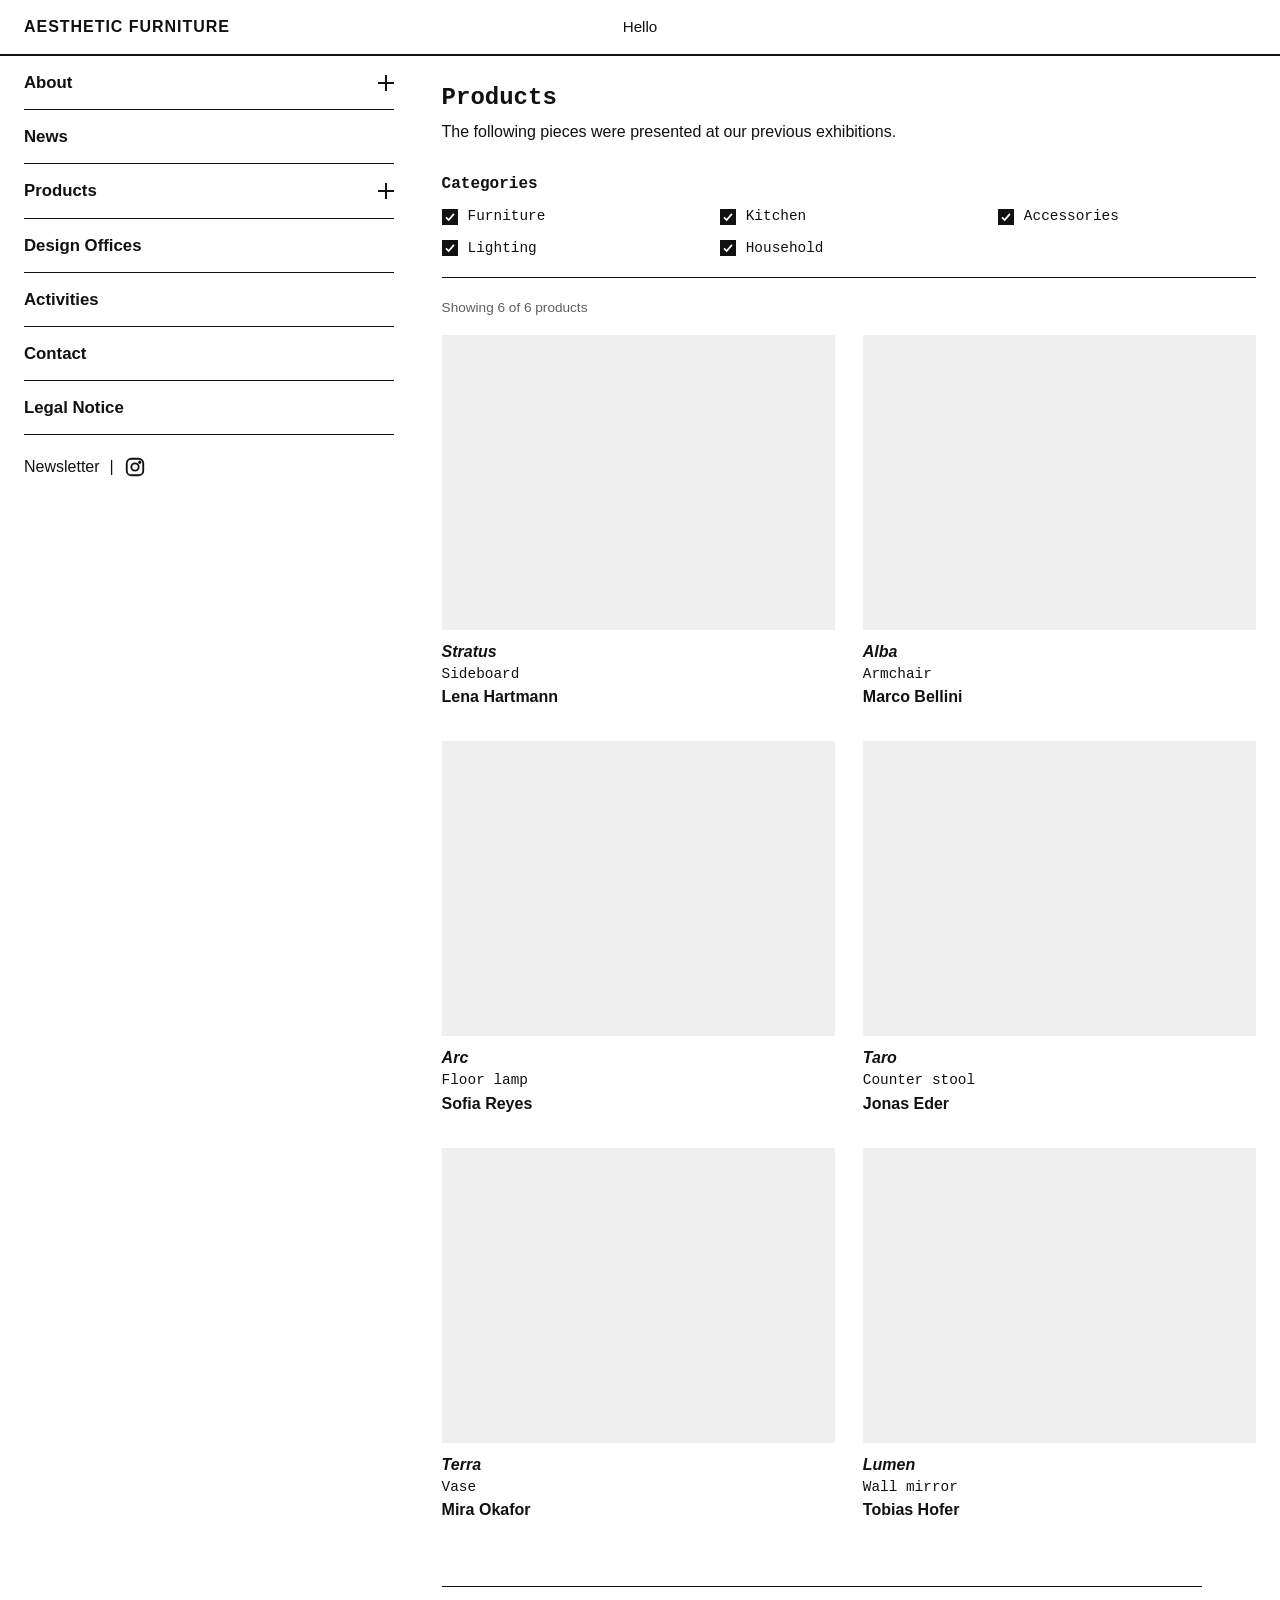
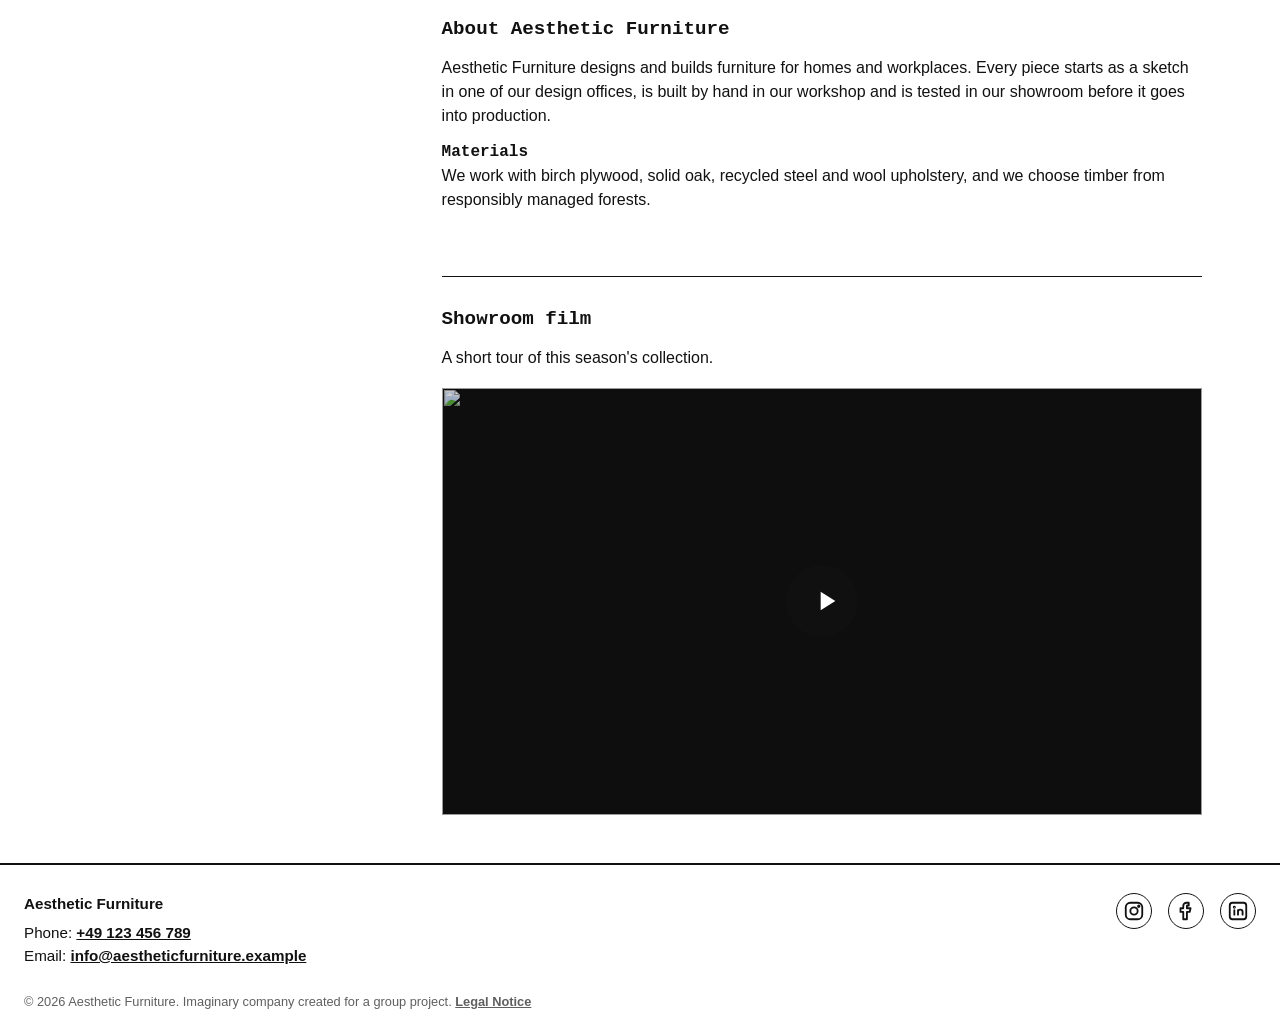
==== index.html @ 97bc83c5 "Add files via upload" ====
<!DOCTYPE html>
<html lang="en">
<head>
  <meta charset="UTF-8">
  <meta name="viewport" content="width=device-width, initial-scale=1.0">
  <title>Products – Aesthetic Furniture</title>
  <link rel="stylesheet" href="style.css">
  <script src="script.js" defer></script>
</head>
<body>

  <header class="site-header">
    <button class="menu-toggle" id="menuToggle" type="button" aria-label="Open menu" aria-controls="sidebarMenu" aria-expanded="false">
      <span class="icon-open" aria-hidden="true">☰</span><span class="icon-close" aria-hidden="true">✕</span>
    </button>
    <a class="logo" href="index.html">AESTHETIC FURNITURE</a>
    <span class="greeting">Hello</span>
  </header>

  <div class="layout">

    <aside class="sidebar" id="sidebarMenu">
      <nav class="nav" aria-label="Main">

        <div class="nav-group">
          <button class="nav-item nav-toggle" type="button" aria-expanded="false" aria-controls="sub-about">About<span class="plus" aria-hidden="true"></span></button>
          <ul class="subnav" id="sub-about" hidden>
            <li><a href="index.html#about">Our story</a></li>
            <li><a href="index.html#materials">Materials</a></li>
            <li><a href="index.html#showroom">Showroom film</a></li>
          </ul>
        </div>

        <a class="nav-item" href="news.html">News</a>

        <div class="nav-group">
          <button class="nav-item nav-toggle active" type="button" aria-expanded="false" aria-controls="sub-products">Products<span class="plus" aria-hidden="true"></span></button>
          <ul class="subnav" id="sub-products" hidden>
            <li><a href="index.html#products">All products</a></li>
            <li><a href="index.html?category=furniture#products">Furniture</a></li>
            <li><a href="index.html?category=lighting#products">Lighting</a></li>
            <li><a href="index.html?category=kitchen#products">Kitchen</a></li>
            <li><a href="index.html?category=household#products">Household</a></li>
            <li><a href="index.html?category=accessories#products">Accessories</a></li>
          </ul>
        </div>

        <a class="nav-item" href="design-offices.html">Design Offices</a>
        <a class="nav-item" href="activities.html">Activities</a>
        <a class="nav-item" href="contact.html">Contact</a>
        <a class="nav-item" href="legal-notice.html">Legal Notice</a>
      </nav>

      <p class="sidebar-extra">
        <a href="contact.html#newsletter">Newsletter</a>
        <span aria-hidden="true">|</span>
        <a href="https://instagram.com" target="_blank" rel="noopener" aria-label="Instagram"><svg viewBox="0 0 24 24" width="22" height="22" fill="none" stroke="currentColor" stroke-width="2" stroke-linecap="round" stroke-linejoin="round" aria-hidden="true"><rect x="3" y="3" width="18" height="18" rx="5"/><circle cx="12" cy="12" r="4"/><circle cx="17.2" cy="6.8" r=".8" fill="currentColor"/></svg></a>
      </p>
    </aside>

    <main class="main" id="main">
      <section id="products" aria-labelledby="products-title">
        <h1 id="products-title">Products</h1>
        <p class="subtitle">The following pieces were presented at our previous exhibitions.</p>

        <fieldset class="filter" id="categoryFilter">
          <legend>Categories</legend>
          <div class="filter-grid">
            <label><input type="checkbox" value="furniture" checked> Furniture</label>
            <label><input type="checkbox" value="kitchen" checked> Kitchen</label>
            <label><input type="checkbox" value="accessories" checked> Accessories</label>
            <label><input type="checkbox" value="lighting" checked> Lighting</label>
            <label><input type="checkbox" value="household" checked> Household</label>
          </div>
        </fieldset>

        <p class="result-count" id="resultCount" aria-live="polite"></p>

        <div class="grid" id="productGrid">
        <article class="card" data-category="furniture">
          <div class="media"><img src="images/sideboard.svg" alt="Birch plywood sideboard with sliding doors" width="800" height="600" loading="lazy"></div>
          <div class="card-info">
            <h3>Stratus</h3>
            <p class="card-type">Sideboard</p>
            <p class="card-designer">Lena Hartmann</p>
          </div>
        </article>
        <article class="card" data-category="furniture">
          <div class="media"><img src="images/armchair.svg" alt="Coral upholstered armchair with black legs" width="800" height="600" loading="lazy"></div>
          <div class="card-info">
            <h3>Alba</h3>
            <p class="card-type">Armchair</p>
            <p class="card-designer">Marco Bellini</p>
          </div>
        </article>
        <article class="card" data-category="lighting">
          <div class="media"><img src="images/floor-lamp.svg" alt="Brass arc floor lamp" width="800" height="600" loading="lazy"></div>
          <div class="card-info">
            <h3>Arc</h3>
            <p class="card-type">Floor lamp</p>
            <p class="card-designer">Sofia Reyes</p>
          </div>
        </article>
        <article class="card" data-category="kitchen">
          <div class="media"><img src="images/counter-stool.svg" alt="Counter stool with sage green seat" width="800" height="600" loading="lazy"></div>
          <div class="card-info">
            <h3>Taro</h3>
            <p class="card-type">Counter stool</p>
            <p class="card-designer">Jonas Eder</p>
          </div>
        </article>
        <article class="card" data-category="household">
          <div class="media"><img src="images/vase.svg" alt="Terracotta vase with dried branches" width="800" height="600" loading="lazy"></div>
          <div class="card-info">
            <h3>Terra</h3>
            <p class="card-type">Vase</p>
            <p class="card-designer">Mira Okafor</p>
          </div>
        </article>
        <article class="card" data-category="accessories">
          <div class="media"><img src="images/wall-mirror.svg" alt="Round wall mirror with oak frame" width="800" height="600" loading="lazy"></div>
          <div class="card-info">
            <h3>Lumen</h3>
            <p class="card-type">Wall mirror</p>
            <p class="card-designer">Tobias Hofer</p>
          </div>
        </article>
        </div>
        <p class="empty" id="emptyState" hidden>No products match. Select at least one category.</p>
      </section>

      <section id="about" class="block" aria-labelledby="about-title">
        <h2 id="about-title">About Aesthetic Furniture</h2>
        <p>Aesthetic Furniture designs and builds furniture for homes and workplaces. Every piece starts as a sketch in one of our design offices, is built by hand in our workshop and is tested in our showroom before it goes into production.</p>
        <h3 id="materials">Materials</h3>
        <p>We work with birch plywood, solid oak, recycled steel and wool upholstery, and we choose timber from responsibly managed forests.</p>
      </section>

      <section id="showroom" class="block" aria-labelledby="showroom-title">
        <h2 id="showroom-title">Showroom film</h2>
        <p>A short tour of this season's collection.</p>
        <button class="video-trigger" id="videoTrigger" type="button" aria-label="Play showroom film">
          <img src="images/video-poster.jpg" alt="" width="1280" height="720" loading="lazy">
          <span class="play-badge" aria-hidden="true"><svg viewBox="0 0 24 24" width="28" height="28" fill="currentColor"><path d="M8 5v14l11-7z"/></svg></span>
        </button>
      </section>
    </main>
  </div>

  <footer class="site-footer">
    <div class="footer-inner">
      <div>
        <p class="footer-title">Aesthetic Furniture</p>
        <p>Phone: <a href="tel:+49123456789">+49 123 456 789</a></p>
        <p>Email: <a href="mailto:info@aestheticfurniture.example">info@aestheticfurniture.example</a></p>
      </div>
      <ul class="social" aria-label="Social media">
        <li><a href="https://instagram.com" target="_blank" rel="noopener" aria-label="Instagram"><svg viewBox="0 0 24 24" width="22" height="22" fill="none" stroke="currentColor" stroke-width="2" stroke-linecap="round" stroke-linejoin="round" aria-hidden="true"><rect x="3" y="3" width="18" height="18" rx="5"/><circle cx="12" cy="12" r="4"/><circle cx="17.2" cy="6.8" r=".8" fill="currentColor"/></svg></a></li>
        <li><a href="https://facebook.com" target="_blank" rel="noopener" aria-label="Facebook"><svg viewBox="0 0 24 24" width="22" height="22" fill="none" stroke="currentColor" stroke-width="2" stroke-linecap="round" stroke-linejoin="round" aria-hidden="true"><path d="M15 3h-2.5A3.5 3.5 0 0 0 9 6.5V9H6v4h3v8h4v-8h3l1-4h-4V6.5c0-.3.2-.5.5-.5H15z"/></svg></a></li>
        <li><a href="https://linkedin.com" target="_blank" rel="noopener" aria-label="LinkedIn"><svg viewBox="0 0 24 24" width="22" height="22" fill="none" stroke="currentColor" stroke-width="2" stroke-linecap="round" stroke-linejoin="round" aria-hidden="true"><rect x="3" y="3" width="18" height="18" rx="3"/><line x1="8" y1="11" x2="8" y2="16"/><circle cx="8" cy="8" r=".6"/><path d="M12 16v-5m0 2a2.5 2.5 0 0 1 5 0v3"/></svg></a></li>
      </ul>
    </div>
    <p class="copyright">© 2026 Aesthetic Furniture. Imaginary company created for a group project. <a href="legal-notice.html">Legal Notice</a></p>
  </footer>

  <dialog class="video-modal" id="videoModal" aria-label="Showroom film">
    <button class="modal-close" id="modalClose" type="button" aria-label="Close video">✕</button>
    <video id="modalVideo" controls playsinline preload="none" poster="images/video-poster.jpg">
      <source src="showroom.mp4" type="video/mp4">
      Your browser does not support the video tag.
    </video>
  </dialog>

</body>
</html>
---- style.css ----
/* ---------- Tokens ---------- */
:root {
  --ink: #111;
  --paper: #fff;
  --muted: #5f5f5f;
  --soft: #efefef;
  --header-h: 56px;
  --mono: ui-monospace, "SFMono-Regular", Menlo, Consolas, "Liberation Mono", monospace;
  --sans: -apple-system, BlinkMacSystemFont, "Segoe UI", Roboto, Helvetica, Arial, sans-serif;
}

*, *::before, *::after { box-sizing: border-box; }
html { scroll-behavior: smooth; scroll-padding-top: calc(var(--header-h) + 16px); }
body { margin: 0; background: var(--paper); color: var(--ink); font-family: var(--sans); line-height: 1.5; }
body.no-scroll { overflow: hidden; }

img { display: block; max-width: 100%; height: auto; }
a { color: inherit; }
h1, h2, h3, p, ul { margin: 0; padding: 0; }
ul { list-style: none; }
button { font: inherit; color: inherit; }
:focus-visible { outline: 3px solid #2563eb; outline-offset: 2px; }
.visually-hidden { position: absolute; width: 1px; height: 1px; overflow: hidden; clip: rect(0 0 0 0); white-space: nowrap; }

/* ---------- Header ---------- */
.site-header {
  display: grid; grid-template-columns: 1fr auto 1fr; align-items: center;
  min-height: var(--header-h); padding: 0 24px;
  background: var(--paper); border-bottom: 2px solid var(--ink);
  position: sticky; top: 0; z-index: 90;
}
.logo { font-weight: 800; letter-spacing: .06em; text-decoration: none; }
.greeting { justify-self: end; font-size: .95rem; }
.menu-toggle { display: none; justify-self: start; background: none; border: 0; padding: 4px 6px; font-size: 1.6rem; line-height: 1; cursor: pointer; }
.menu-toggle .icon-close { display: none; }
.menu-toggle[aria-expanded="true"] .icon-open { display: none; }
.menu-toggle[aria-expanded="true"] .icon-close { display: inline; }

/* ---------- Layout ---------- */
.layout {
  display: grid; grid-template-columns: minmax(240px, 30%) 1fr; gap: 48px;
  padding: 0 24px; max-width: 1400px; margin: 0 auto;
}
.sidebar { align-self: start; position: sticky; top: var(--header-h); padding: 0 0 32px; }
.main { min-width: 0; padding: 24px 0 48px; }

/* ---------- Navigation ---------- */
.nav-item {
  display: flex; justify-content: space-between; align-items: center; width: 100%;
  padding: 14px 0; background: none; border: 0; border-bottom: 1px solid var(--ink);
  font-size: 1.05rem; font-weight: 600; text-align: left; text-decoration: none; cursor: pointer;
}
.nav-item.active { font-weight: 800; }
.nav-item:hover { text-decoration: underline; text-underline-offset: 4px; }

.plus { position: relative; width: 16px; height: 16px; flex: none; }
.plus::before, .plus::after { content: ""; position: absolute; background: var(--ink); }
.plus::before { left: 0; right: 0; top: 7px; height: 2px; }
.plus::after  { top: 0; bottom: 0; left: 7px; width: 2px; transition: transform .2s ease; }
.nav-toggle[aria-expanded="true"] .plus::after { transform: scaleY(0); }

.subnav { padding: 6px 0 10px 16px; border-bottom: 1px solid var(--ink); }
.subnav[hidden] { display: none; }
.subnav a { display: block; padding: 6px 0; text-decoration: none; }
.subnav a:hover { text-decoration: underline; text-underline-offset: 3px; }

.sidebar-extra { display: flex; align-items: center; gap: 10px; margin-top: 20px; }
.sidebar-extra a { display: inline-flex; text-decoration: none; }

/* ---------- Page content ---------- */
h1 { font-family: var(--mono); font-size: 1.5rem; margin-bottom: 4px; }
.subtitle { max-width: 60ch; margin-bottom: 28px; }
h2 { font-family: var(--mono); font-size: 1.2rem; margin-bottom: 12px; }
h3 { font-size: 1rem; }

.filter { margin: 0 0 20px; padding: 0 0 18px; border: 0; border-bottom: 1px solid var(--ink); }
.filter legend { padding: 0; margin-bottom: 10px; font-family: var(--mono); font-weight: 700; }
.filter-grid { display: grid; grid-template-columns: repeat(3, 1fr); gap: 10px 20px; font-family: var(--mono); font-size: .9rem; }
.filter-grid label { display: flex; align-items: center; gap: 10px; cursor: pointer; }
.filter-grid input {
  appearance: none; width: 16px; height: 16px; margin: 0; flex: none;
  border: 1.5px solid var(--ink); background: var(--paper); cursor: pointer;
}
.filter-grid input:checked { background: var(--ink) url("data:image/svg+xml,%3Csvg xmlns='http://www.w3.org/2000/svg' viewBox='0 0 16 16'%3E%3Cpath d='M3.5 8.5l3 3 6-7' fill='none' stroke='%23fff' stroke-width='2'/%3E%3C/svg%3E") center / 100% no-repeat; }

.result-count { font-size: .85rem; color: var(--muted); margin-bottom: 16px; }

.grid { display: grid; grid-template-columns: repeat(auto-fill, minmax(270px, 1fr)); gap: 32px 28px; }
.card[hidden] { display: none; }
.media { background: var(--soft); aspect-ratio: 4 / 3; overflow: hidden; }
.media img { width: 100%; height: 100%; object-fit: cover; }
.card-info { margin-top: 10px; }
.card-info h3 { font-style: italic; font-weight: 800; }
.card-type { font-family: var(--mono); font-size: .9rem; }
.card-designer { font-weight: 700; }
.empty { padding: 24px 0; color: var(--muted); }

.block { margin-top: 64px; padding-top: 28px; border-top: 1px solid var(--ink); max-width: 760px; }
.block p + p, .block h3 { margin-top: 12px; }
.block h3 { font-family: var(--mono); font-size: 1rem; }

/* ---------- Video ---------- */
.video-trigger {
  position: relative; display: block; width: 100%; margin-top: 18px; padding: 0;
  aspect-ratio: 16 / 9; border: 0; background: #111; cursor: pointer; overflow: hidden;
}
.video-trigger img { width: 100%; height: 100%; object-fit: cover; }
.play-badge {
  position: absolute; inset: 0; display: flex; align-items: center; justify-content: center;
  background: rgba(0,0,0,.2); color: #fff; transition: background .2s ease;
}
.play-badge svg { width: 72px; height: 72px; padding: 20px 16px 20px 24px; border-radius: 50%; background: rgba(17,17,17,.85); }
.video-trigger:hover .play-badge, .video-trigger:focus-visible .play-badge { background: rgba(0,0,0,.4); }

.video-modal { width: min(92vw, 960px); padding: 0; border: 0; background: #000; overflow: visible; }
.video-modal::backdrop { background: rgba(0,0,0,.85); }
.video-modal video { display: block; width: 100%; aspect-ratio: 16 / 9; background: #000; }
.modal-close { position: absolute; top: -44px; right: 0; padding: 4px 8px; background: none; border: 0; color: #fff; font-size: 1.75rem; line-height: 1; cursor: pointer; }

/* ---------- Forms ---------- */
.form { display: flex; flex-direction: column; gap: 16px; max-width: 600px; }
.form label { display: flex; flex-direction: column; gap: 6px; font-weight: 600; font-size: .9rem; }
.form input, .form select, .form textarea, .inline-form input {
  width: 100%; padding: 10px 12px; border: 1px solid var(--ink); border-radius: 0;
  font: inherit; font-weight: 400; background: var(--paper); color: var(--ink);
}
.form textarea { resize: vertical; }
[aria-invalid="true"] { border-color: #b91c1c !important; box-shadow: 0 0 0 1px #b91c1c; }
.inline-form { display: flex; gap: 12px; max-width: 520px; margin-top: 14px; }
.btn { padding: 11px 22px; background: var(--ink); color: #fff; border: 0; font-weight: 700; cursor: pointer; white-space: nowrap; }
.btn:hover { background: #333; }
.form .btn { align-self: flex-start; }
.form-status { min-height: 1.5em; margin-top: 8px; font-size: .9rem; }
.form-status.error { color: #b91c1c; }
.form-status.ok { color: #166534; }

/* ---------- Footer ---------- */
.site-footer { border-top: 2px solid var(--ink); padding: 28px 24px 24px; font-size: .95rem; }
.footer-inner { display: flex; justify-content: space-between; align-items: flex-start; gap: 24px; flex-wrap: wrap; max-width: 1400px; margin: 0 auto; }
.footer-title { font-weight: 800; margin-bottom: 6px; }
.site-footer a { font-weight: 600; }
.social { display: flex; gap: 16px; }
.social a { display: inline-flex; padding: 6px; border: 1px solid var(--ink); border-radius: 50%; text-decoration: none; }
.social a:hover { background: var(--ink); color: #fff; }
.copyright { max-width: 1400px; margin: 24px auto 0; font-size: .8rem; color: var(--muted); }

/* ---------- Mobile ---------- */
@media (max-width: 767px) {
  .site-header { padding: 0 16px; }
  .menu-toggle { display: block; }

  .layout { display: block; padding: 0 16px; }
  .sidebar {
    position: fixed; inset: var(--header-h) 0 0 0; z-index: 80;
    padding: 12px 16px 32px; overflow-y: auto; background: var(--paper);
    transform: translateX(-100%); visibility: hidden;
    transition: transform .25s ease, visibility 0s linear .25s;
  }
  .sidebar.open { transform: none; visibility: visible; transition: transform .25s ease; }
  .nav-item { font-size: 1.1rem; }

  .filter-grid { grid-template-columns: repeat(2, 1fr); }
  .grid { grid-template-columns: repeat(2, 1fr); gap: 24px 14px; }
  .card-info, .card-type { font-size: .85rem; }
  .inline-form { flex-direction: column; }
  .footer-inner { flex-direction: column; }
}

@media (prefers-reduced-motion: reduce) {
  html { scroll-behavior: auto; }
  .sidebar, .sidebar.open, .plus::after, .play-badge { transition: none; }
}

/* ---------- Extra pages: logo, news, offices, activities, legal ---------- */
.copyright a { color: inherit; }

.news-list { display: flex; flex-direction: column; gap: 40px; max-width: 900px; }
.news-item { display: grid; grid-template-columns: minmax(180px, 280px) 1fr; gap: 28px; padding-top: 28px; border-top: 1px solid var(--ink); }
.news-media { background: var(--soft); aspect-ratio: 4 / 3; overflow: hidden; align-self: start; }
.news-media img { width: 100%; height: 100%; object-fit: cover; }
.news-date { font-family: var(--mono); font-size: .85rem; color: var(--muted); }
.news-text h2 { margin: 4px 0 8px; font-size: 1.15rem; }

.office-grid { display: grid; grid-template-columns: repeat(auto-fill, minmax(260px, 1fr)); gap: 0 32px; max-width: 900px; }
.office { padding: 22px 0 24px; border-top: 1px solid var(--ink); }
.office h2 { margin-bottom: 2px; }
.office-tag { font-size: .9rem; color: var(--muted); margin-bottom: 10px; }
.office address { font-style: normal; margin-bottom: 10px; }
.office-hours { margin-top: 10px; font-size: .9rem; color: var(--muted); }
.note { max-width: 70ch; margin-top: 24px; padding: 12px 14px; background: var(--soft); font-size: .9rem; }

.event-list { max-width: 900px; }
.event { display: grid; grid-template-columns: 110px 1fr; gap: 24px; padding: 24px 0; border-top: 1px solid var(--ink); }
.event:last-child { border-bottom: 1px solid var(--ink); }
.event-date { font-family: var(--mono); font-size: .9rem; }
.event-day { display: block; font-size: 2.2rem; font-weight: 700; line-height: 1; }
.event h2 { margin-bottom: 2px; font-size: 1.15rem; }
.event-meta { font-size: .9rem; color: var(--muted); margin-bottom: 8px; }
.event p a { font-weight: 700; }

.legal { max-width: 760px; }
.legal h2 { margin: 32px 0 10px; font-size: 1.05rem; }
.legal dl { display: grid; grid-template-columns: 180px 1fr; gap: 6px 20px; margin: 0; }
.legal dt { font-weight: 700; }
.legal dd { margin: 0; }

@media (max-width: 767px) {
  .logo { font-size: .85rem; letter-spacing: .03em; }
  .greeting { font-size: .9rem; }
  .news-item { grid-template-columns: 1fr; gap: 14px; }
  .event { grid-template-columns: 78px 1fr; gap: 16px; }
  .event-day { font-size: 1.8rem; }
  .legal dl { grid-template-columns: 1fr; gap: 2px; }
  .legal dd { margin-bottom: 10px; }
}
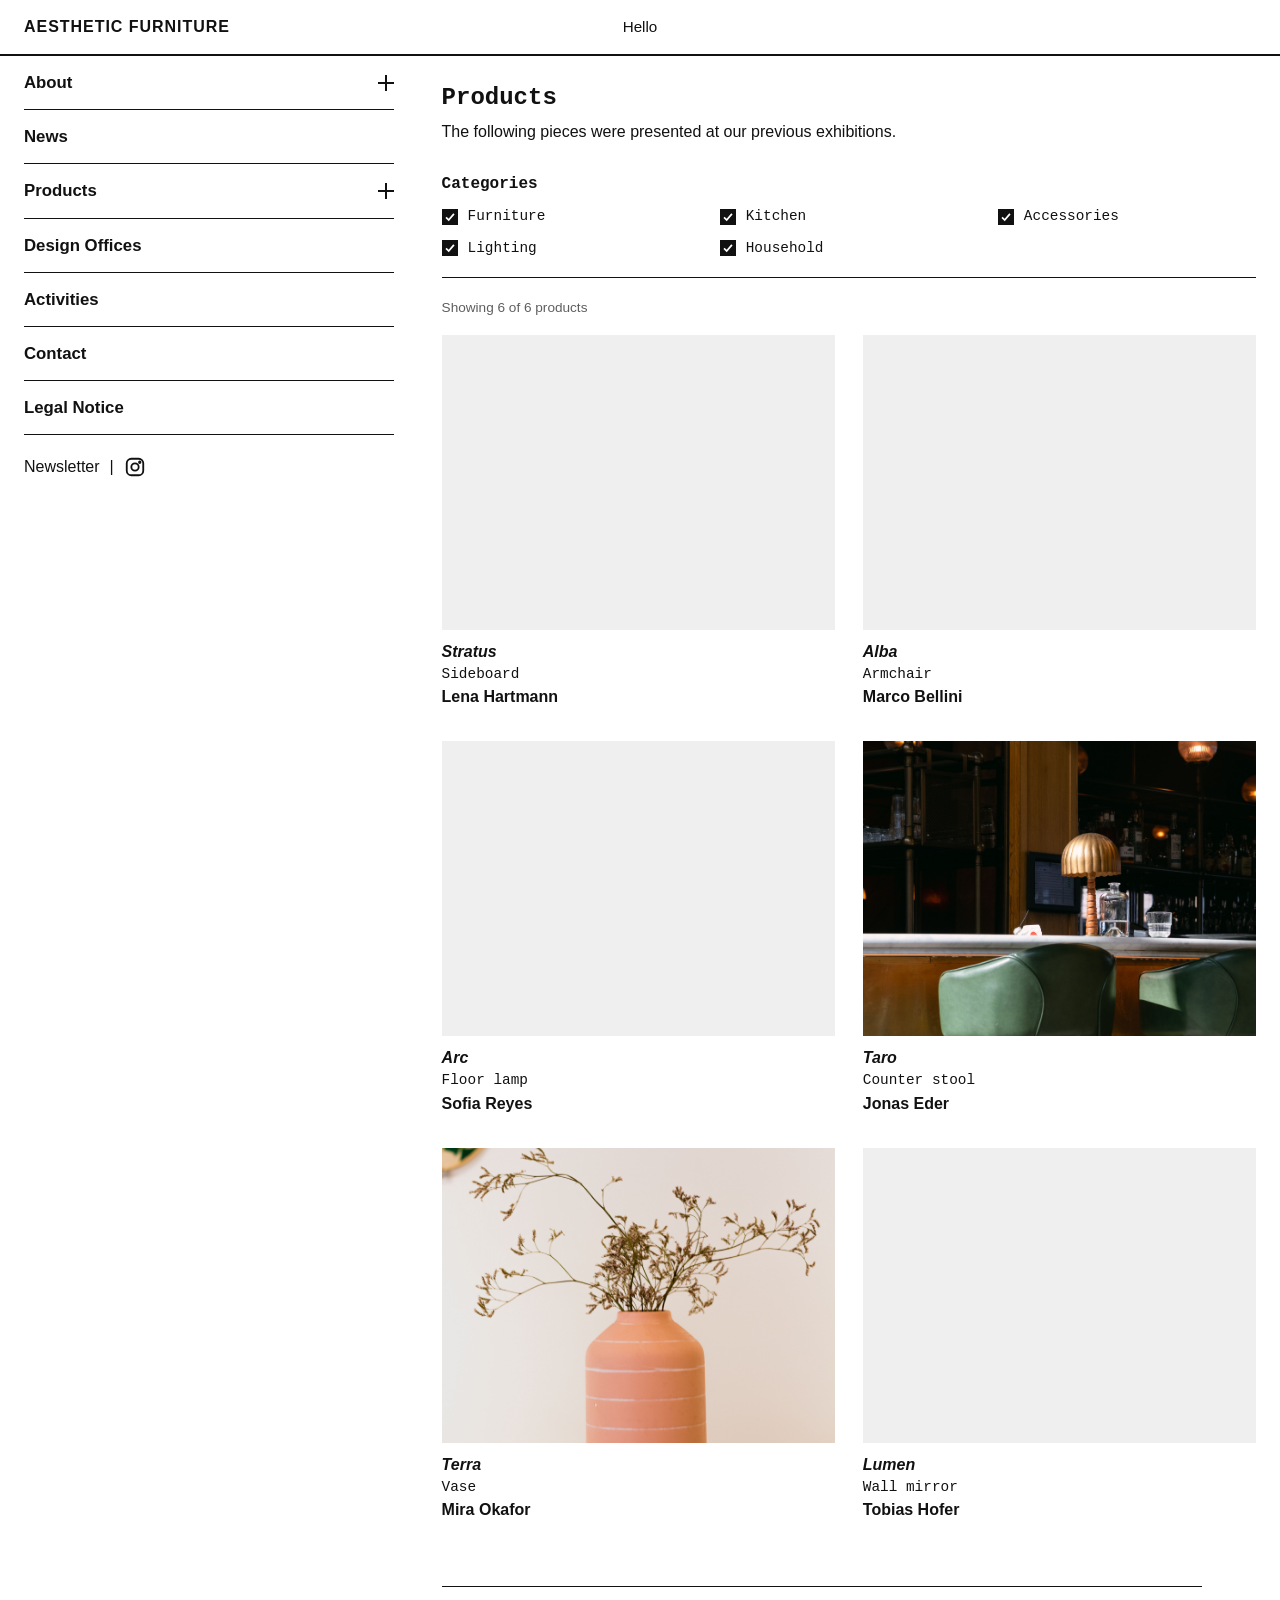
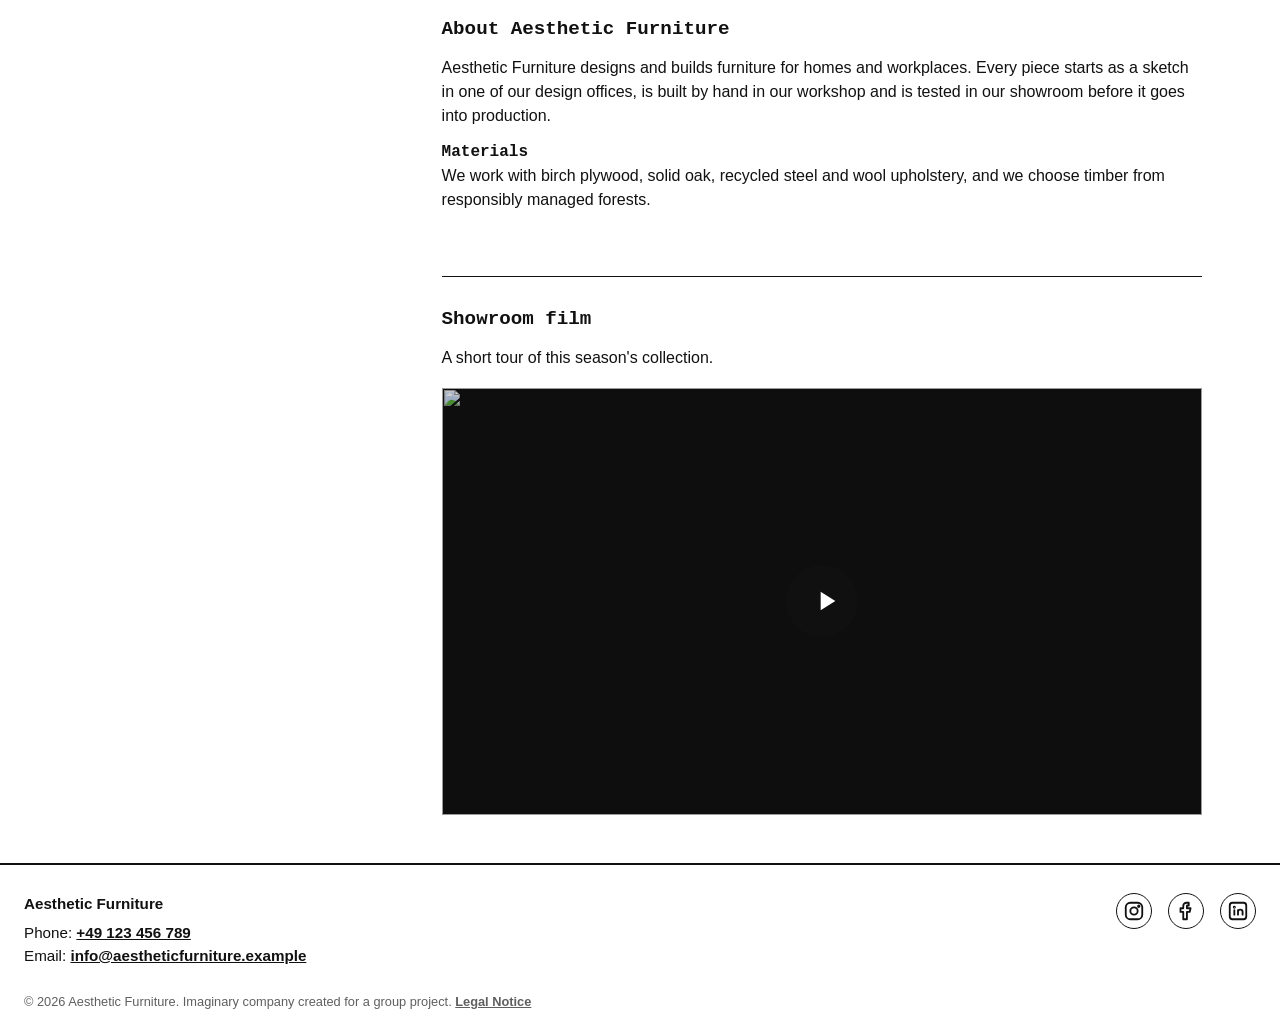
==== commit af04ee19: "Update index.html" ====
--- a/index.html
+++ b/index.html
@@ -78,7 +78,7 @@
 
         <div class="grid" id="productGrid">
         <article class="card" data-category="furniture">
-          <div class="media"><img src="images/sideboard.svg" alt="Birch plywood sideboard with sliding doors" width="800" height="600" loading="lazy"></div>
+          <div class="media"><img src="images/sideboard.jpg" alt="Birch plywood sideboard with sliding doors" width="500" height="300" loading="lazy"></div>
           <div class="card-info">
             <h3>Stratus</h3>
             <p class="card-type">Sideboard</p>
@@ -86,7 +86,7 @@
           </div>
         </article>
         <article class="card" data-category="furniture">
-          <div class="media"><img src="images/armchair.svg" alt="Coral upholstered armchair with black legs" width="800" height="600" loading="lazy"></div>
+          <div class="media"><img src="images/armchair.jpg" alt="Coral upholstered armchair with black legs" width="500" height="300" loading="lazy"></div>
           <div class="card-info">
             <h3>Alba</h3>
             <p class="card-type">Armchair</p>
@@ -94,7 +94,7 @@
           </div>
         </article>
         <article class="card" data-category="lighting">
-          <div class="media"><img src="images/floor-lamp.svg" alt="Brass arc floor lamp" width="800" height="600" loading="lazy"></div>
+          <div class="media"><img src="images/floor-lamp.jpg" alt="Brass arc floor lamp" width="500" height="300" loading="lazy"></div>
           <div class="card-info">
             <h3>Arc</h3>
             <p class="card-type">Floor lamp</p>
@@ -102,7 +102,7 @@
           </div>
         </article>
         <article class="card" data-category="kitchen">
-          <div class="media"><img src="images/counter-stool.svg" alt="Counter stool with sage green seat" width="800" height="600" loading="lazy"></div>
+          <div class="media"><img src="counter-stool.jpg" alt="Counter stool with sage green seat" width="500" height="300" loading="lazy"></div>
           <div class="card-info">
             <h3>Taro</h3>
             <p class="card-type">Counter stool</p>
@@ -110,7 +110,7 @@
           </div>
         </article>
         <article class="card" data-category="household">
-          <div class="media"><img src="images/vase.svg" alt="Terracotta vase with dried branches" width="800" height="600" loading="lazy"></div>
+          <div class="media"><img src="vase.jpg" alt="Terracotta vase with dried branches" width="500" height="300" loading="lazy"></div>
           <div class="card-info">
             <h3>Terra</h3>
             <p class="card-type">Vase</p>
@@ -118,7 +118,7 @@
           </div>
         </article>
         <article class="card" data-category="accessories">
-          <div class="media"><img src="images/wall-mirror.svg" alt="Round wall mirror with oak frame" width="800" height="600" loading="lazy"></div>
+          <div class="media"><img src="images/wall-mirror.jpg" alt="Round wall mirror with oak frame" width="500" height="300" loading="lazy"></div>
           <div class="card-info">
             <h3>Lumen</h3>
             <p class="card-type">Wall mirror</p>
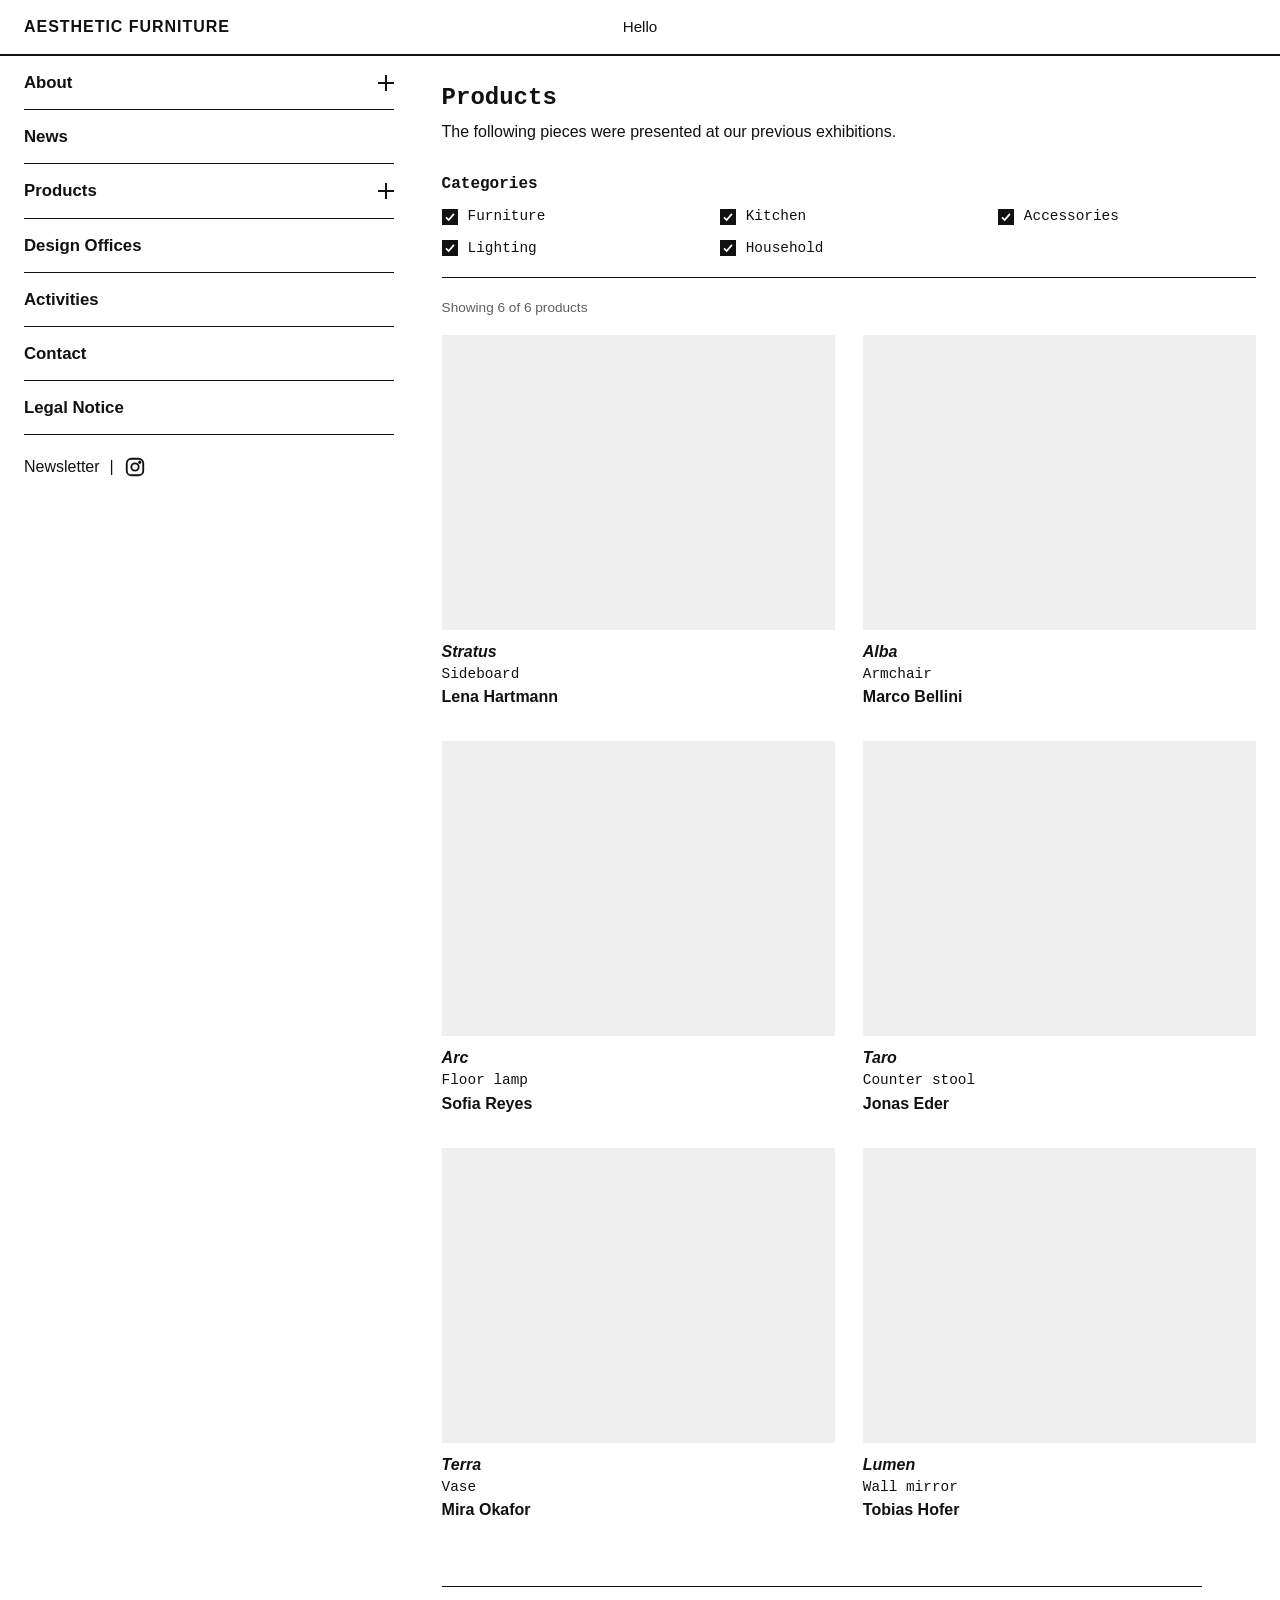
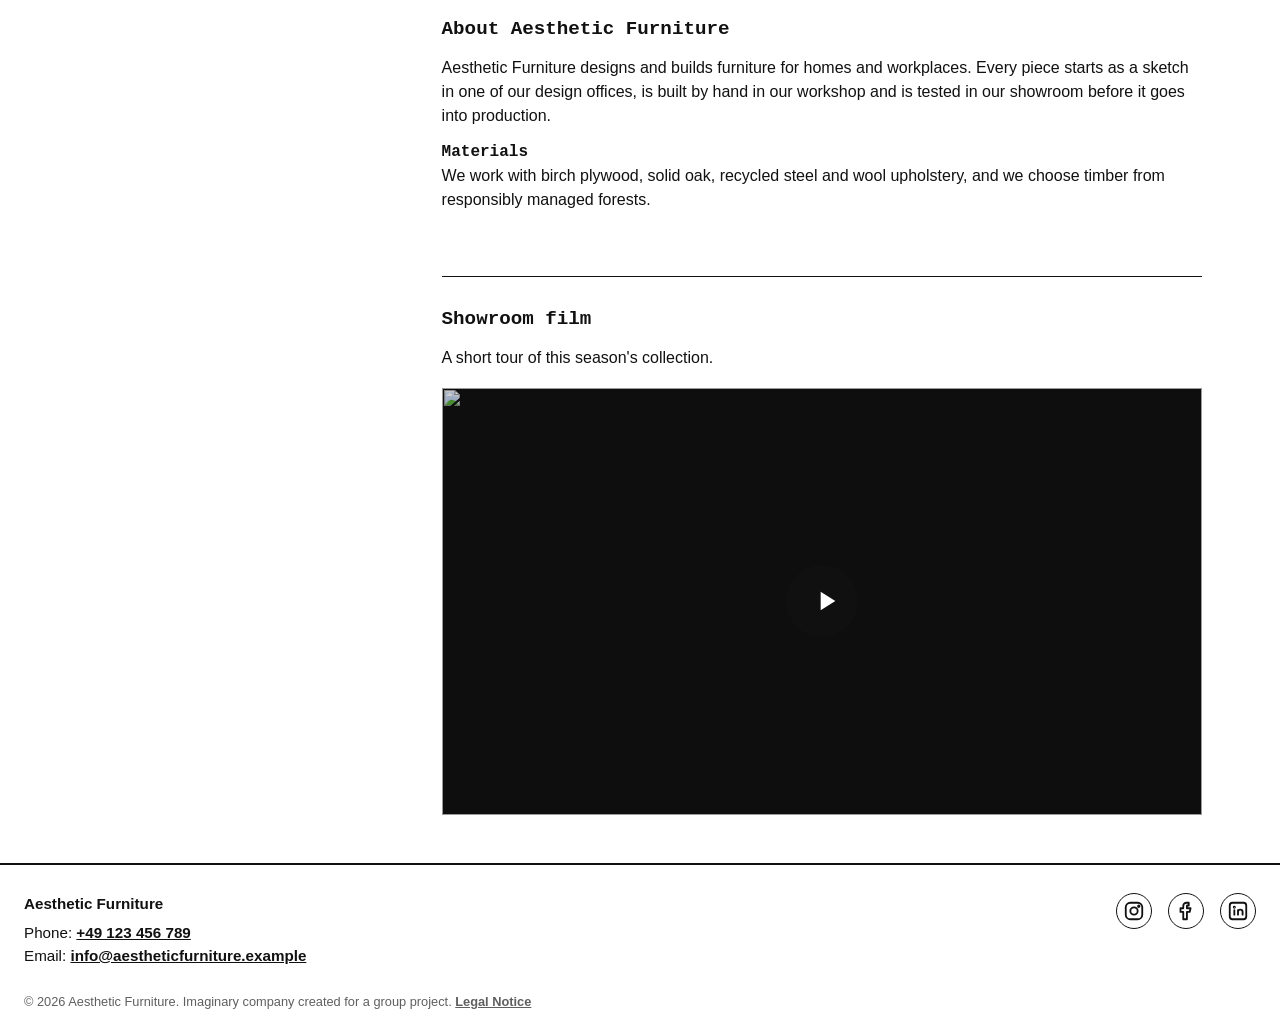
==== commit c9919e4a: "Update index.html" ====
--- a/index.html
+++ b/index.html
@@ -102,7 +102,7 @@
           </div>
         </article>
         <article class="card" data-category="kitchen">
-          <div class="media"><img src="counter-stool.jpg" alt="Counter stool with sage green seat" width="500" height="300" loading="lazy"></div>
+          <div class="media"><img src="images/counter-stool.jpg" alt="Counter stool with sage green seat" width="500" height="300" loading="lazy"></div>
           <div class="card-info">
             <h3>Taro</h3>
             <p class="card-type">Counter stool</p>
@@ -110,7 +110,7 @@
           </div>
         </article>
         <article class="card" data-category="household">
-          <div class="media"><img src="vase.jpg" alt="Terracotta vase with dried branches" width="500" height="300" loading="lazy"></div>
+          <div class="media"><img src="images/vase.jpg" alt="Terracotta vase with dried branches" width="500" height="300" loading="lazy"></div>
           <div class="card-info">
             <h3>Terra</h3>
             <p class="card-type">Vase</p>
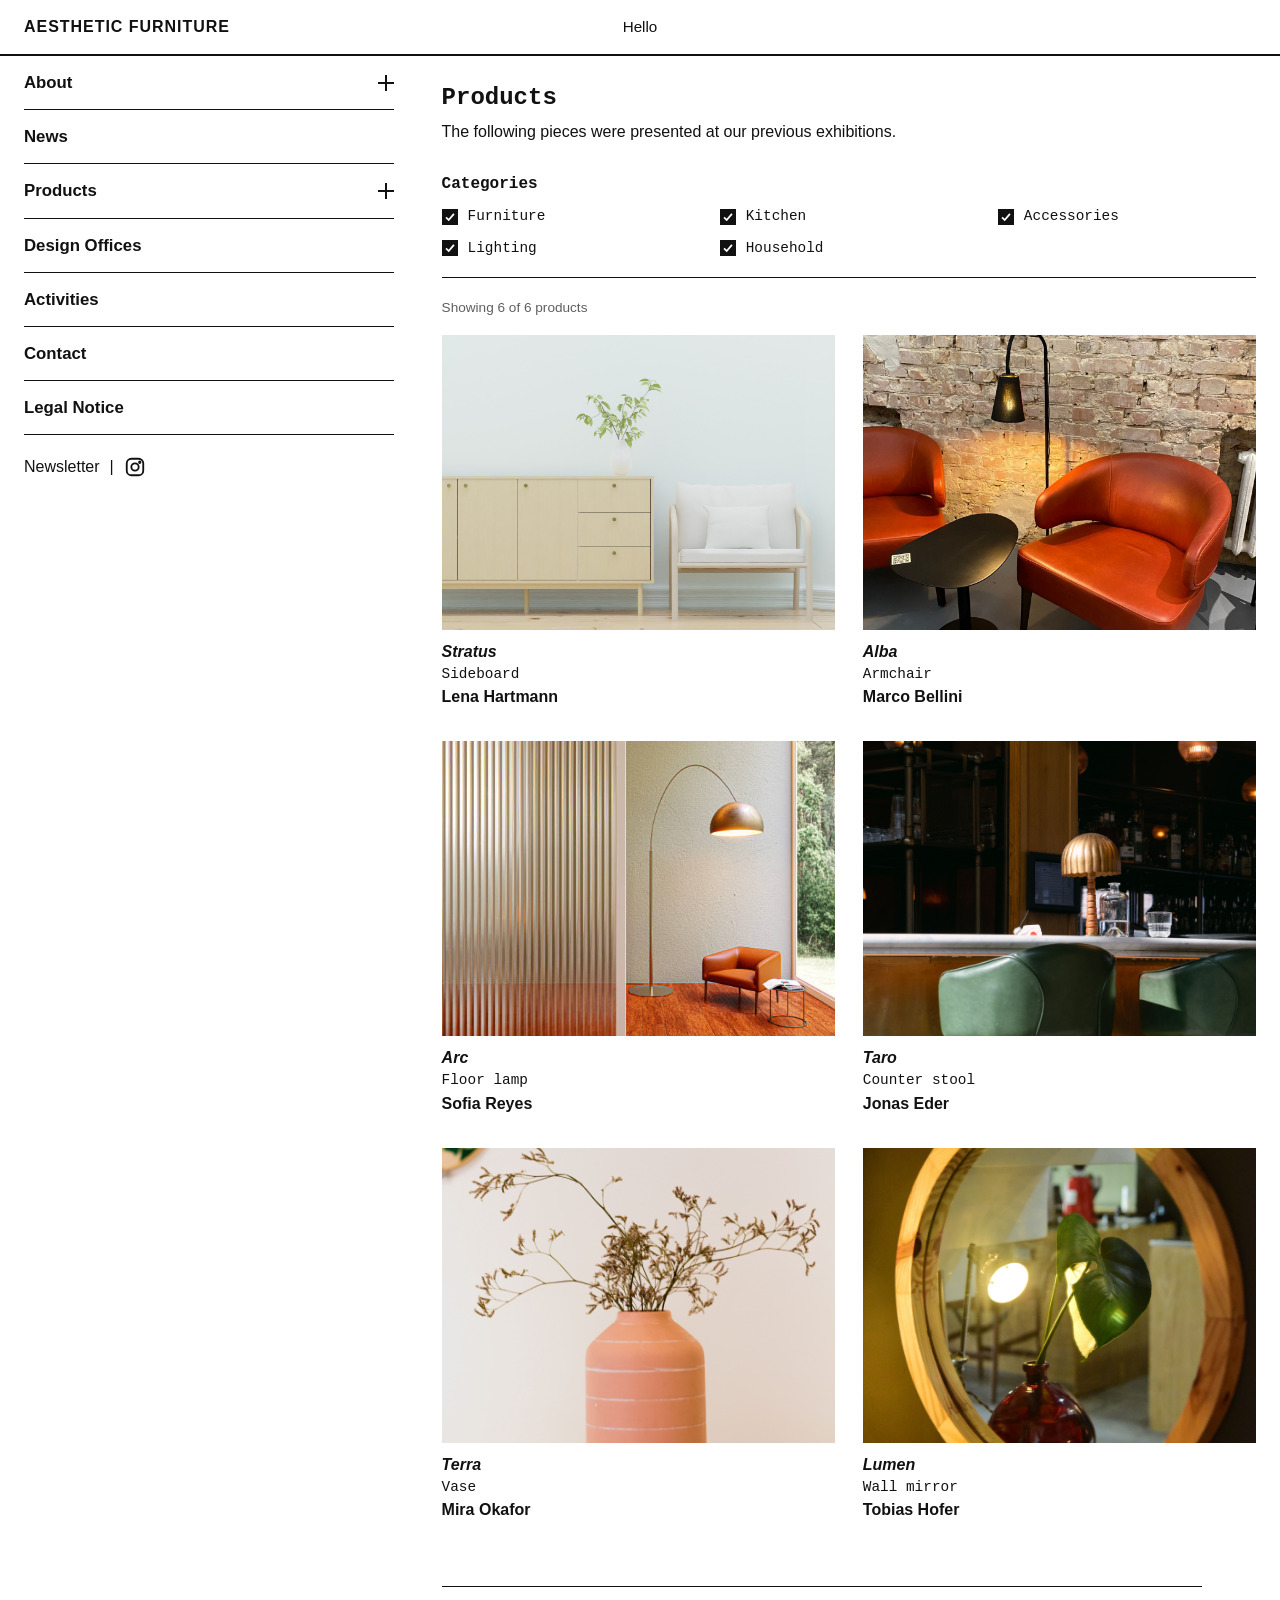
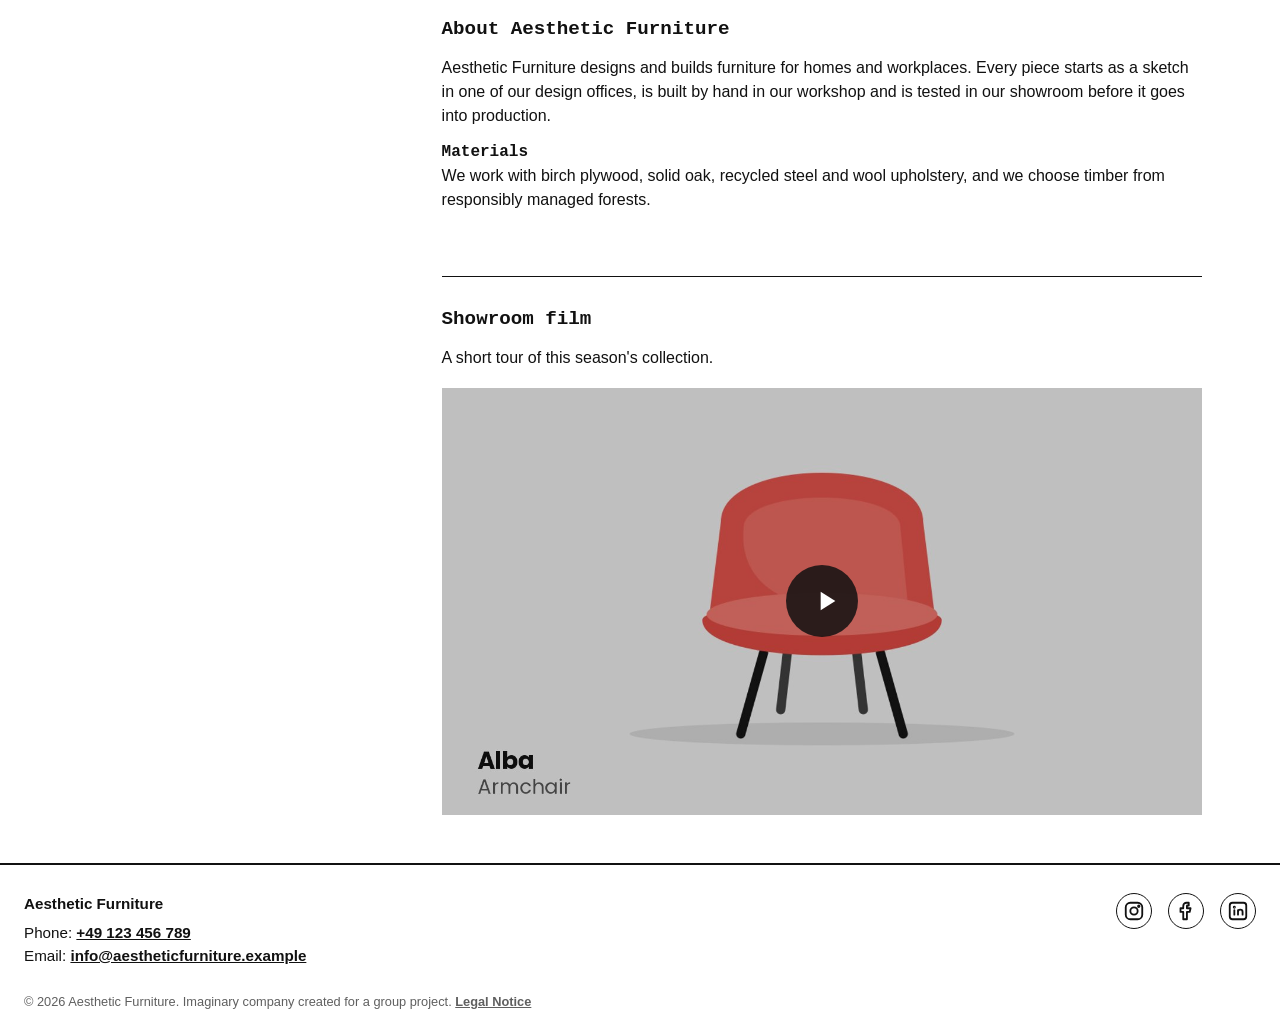
==== commit e1bfb772: "updated image url" ====
--- a/index.html
+++ b/index.html
@@ -78,7 +78,7 @@
 
         <div class="grid" id="productGrid">
         <article class="card" data-category="furniture">
-          <div class="media"><img src="images/sideboard.jpg" alt="Birch plywood sideboard with sliding doors" width="500" height="300" loading="lazy"></div>
+          <div class="media"><img src="./sideboard.jpg" alt="Birch plywood sideboard with sliding doors" width="500" height="300" loading="lazy"></div>
           <div class="card-info">
             <h3>Stratus</h3>
             <p class="card-type">Sideboard</p>
@@ -86,7 +86,7 @@
           </div>
         </article>
         <article class="card" data-category="furniture">
-          <div class="media"><img src="images/armchair.jpg" alt="Coral upholstered armchair with black legs" width="500" height="300" loading="lazy"></div>
+          <div class="media"><img src="./armchair.jpg" alt="Coral upholstered armchair with black legs" width="500" height="300" loading="lazy"></div>
           <div class="card-info">
             <h3>Alba</h3>
             <p class="card-type">Armchair</p>
@@ -94,7 +94,7 @@
           </div>
         </article>
         <article class="card" data-category="lighting">
-          <div class="media"><img src="images/floor-lamp.jpg" alt="Brass arc floor lamp" width="500" height="300" loading="lazy"></div>
+          <div class="media"><img src="./floor-lamp.jpg" alt="Brass arc floor lamp" width="500" height="300" loading="lazy"></div>
           <div class="card-info">
             <h3>Arc</h3>
             <p class="card-type">Floor lamp</p>
@@ -102,7 +102,7 @@
           </div>
         </article>
         <article class="card" data-category="kitchen">
-          <div class="media"><img src="images/counter-stool.jpg" alt="Counter stool with sage green seat" width="500" height="300" loading="lazy"></div>
+          <div class="media"><img src="./counter-stool.jpg" alt="Counter stool with sage green seat" width="500" height="300" loading="lazy"></div>
           <div class="card-info">
             <h3>Taro</h3>
             <p class="card-type">Counter stool</p>
@@ -110,7 +110,7 @@
           </div>
         </article>
         <article class="card" data-category="household">
-          <div class="media"><img src="images/vase.jpg" alt="Terracotta vase with dried branches" width="500" height="300" loading="lazy"></div>
+          <div class="media"><img src="./vase.jpg" alt="Terracotta vase with dried branches" width="500" height="300" loading="lazy"></div>
           <div class="card-info">
             <h3>Terra</h3>
             <p class="card-type">Vase</p>
@@ -118,7 +118,7 @@
           </div>
         </article>
         <article class="card" data-category="accessories">
-          <div class="media"><img src="images/wall-mirror.jpg" alt="Round wall mirror with oak frame" width="500" height="300" loading="lazy"></div>
+          <div class="media"><img src="./wall-mirror.jpg" alt="Round wall mirror with oak frame" width="500" height="300" loading="lazy"></div>
           <div class="card-info">
             <h3>Lumen</h3>
             <p class="card-type">Wall mirror</p>
@@ -140,7 +140,7 @@
         <h2 id="showroom-title">Showroom film</h2>
         <p>A short tour of this season's collection.</p>
         <button class="video-trigger" id="videoTrigger" type="button" aria-label="Play showroom film">
-          <img src="images/video-poster.jpg" alt="" width="1280" height="720" loading="lazy">
+          <img src="./video-poster.jpg" alt="" width="1280" height="720" loading="lazy">
           <span class="play-badge" aria-hidden="true"><svg viewBox="0 0 24 24" width="28" height="28" fill="currentColor"><path d="M8 5v14l11-7z"/></svg></span>
         </button>
       </section>
@@ -165,7 +165,7 @@
 
   <dialog class="video-modal" id="videoModal" aria-label="Showroom film">
     <button class="modal-close" id="modalClose" type="button" aria-label="Close video">✕</button>
-    <video id="modalVideo" controls playsinline preload="none" poster="images/video-poster.jpg">
+    <video id="modalVideo" controls playsinline preload="none" poster="./video-poster.jpg">
       <source src="showroom.mp4" type="video/mp4">
       Your browser does not support the video tag.
     </video>
